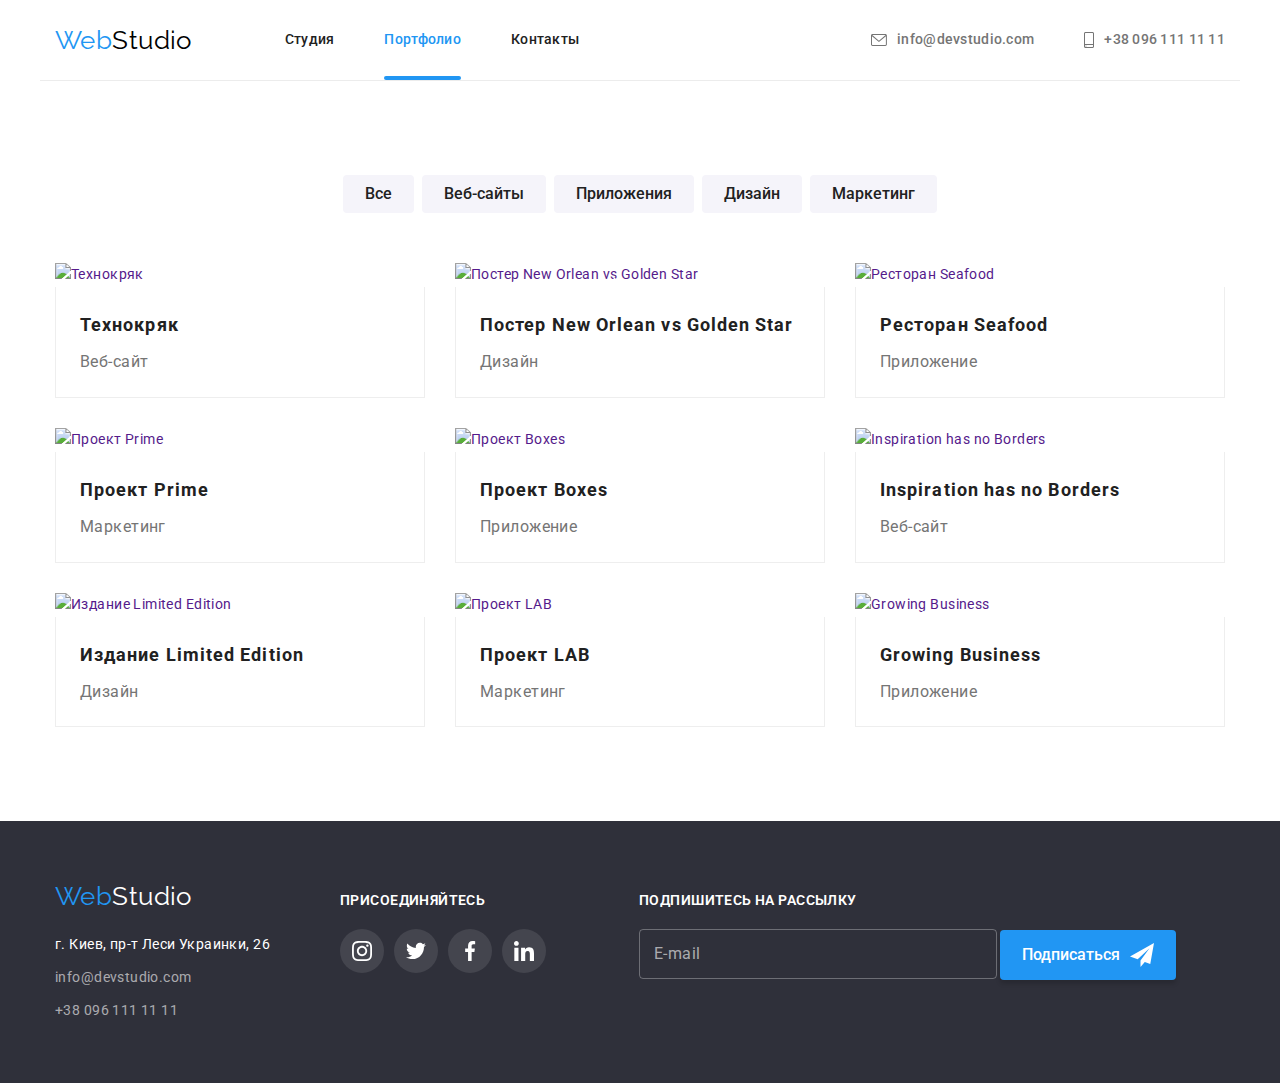
==== portfolio.html @ 6e3ca145 "bugs fixed" ====
<!DOCTYPE html>
<html lang="ru">
  <head>
    <meta charset="UTF-8" />
    <meta http-equiv="X-UA-Compatible" content="IE=edge" />
    <meta name="viewport" content="width=device-width, initial-scale=1.0" />
    <title>Портфолио</title>
    <link rel="preconnect" href="https://fonts.googleapis.com" />
    <link rel="preconnect" href="https://fonts.gstatic.com" crossorigin />
    <link
      href="https://fonts.googleapis.com/css2?family=Raleway:wght@700&family=Roboto:wght@400;500;700;900&display=swap"
      rel="stylesheet"
    />
    <link
      rel="stylesheet"
      href="https://cdnjs.cloudflare.com/ajax/libs/modern-normalize/0.6.0/modern-normalize.min.css"
    />
    <link rel="stylesheet" href="./css/styles.css" />
  </head>
  <body>
    <!--Header-->
    <header class="header">
      <div class="header container">
        <nav class="nav-main">
          <a class="logo link" href="./index.html"><span class="logo-accent">Web</span>Studio</a>

          <ul class="nav pages list">
            <li class="item"><a class="link animated" href="./index.html">Студия</a></li>
            <li class="item">
              <a class="link current animated" href="./portfolio.html">Портфолио</a>
            </li>
            <li class="item"><a class="link animated" href="">Контакты</a></li>
          </ul>
        </nav>

        <ul class="nav contacts list">
          <li class="item contacts-block">
            <a class="link animated" href="mailto:info@devstudio.com">
              <svg class="contacts-block-svg" width="16" height="12">
                <use href="./images/icons.svg#icon-envelope"></use>
              </svg>
              info@devstudio.com
            </a>
          </li>
          <li class="item contacts-block">
            <a class="link animated" href="tel:+380961111111">
              <svg class="contacts-block-svg" width="10" height="16">
                <use href="./images/icons.svg#icon-smartphone"></use>
              </svg>
              +38 096 111 11 11</a
            >
          </li>
        </ul>
      </div>
    </header>
    <main>
      <!--Портфолио-->
      <section class="section portfolio">
        <div class="container">
          <h1 class="visually-hidden">Портфолио</h1>
          <ul class="list filter">
            <li class="item"><button class="button animated" type="button">Все</button></li>
            <li class="item"><button class="button animated" type="button">Веб-сайты</button></li>
            <li class="item"><button class="button animated" type="button">Приложения</button></li>
            <li class="item"><button class="button animated" type="button">Дизайн</button></li>
            <li class="item"><button class="button animated" type="button">Маркетинг</button></li>
          </ul>
          <ul class="list cards">
            <li class="item">
              <a class="link potfolio-link animated" href=""
                ><div class="cards-img-wrap">
                  <div class="portfolio-overlay animated">
                    <p class="portfolio-description">
                      Технокряк это современная площадка распространения коронавируса. Компании
                      используют эту платформу для цифрового шпионажа и атак на защищённые сервера
                      конкурентов.
                    </p>
                  </div>
                  <img
                    class="portfolio-img"
                    src="./images/technocrack.jpg"
                    alt="Технокряк"
                    width="370"
                  />
                </div>
                <div class="cards-text">
                  <h2 class="portfolio-title">Технокряк</h2>
                  <p class="portfolio-type">Веб-сайт</p>
                </div>
              </a>
            </li>
            <li class="item">
              <a class="link potfolio-link animated" href=""
                ><div class="cards-img-wrap">
                  <div class="portfolio-overlay animated">
                    <p class="portfolio-description">
                      Технокряк это современная площадка распространения коронавируса. Компании
                      используют эту платформу для цифрового шпионажа и атак на защищённые сервера
                      конкурентов.
                    </p>
                  </div>
                  <img
                    class="portfolio-img"
                    src="./images/basketball.jpg"
                    alt="Постер New Orlean vs Golden Star"
                    width="370"
                  />
                </div>
                <div class="cards-text">
                  <h2 class="portfolio-title">Постер New Orlean vs Golden Star</h2>
                  <p class="portfolio-type">Дизайн</p>
                </div>
              </a>
            </li>
            <li class="item">
              <a class="link potfolio-link animated" href=""
                ><div class="cards-img-wrap">
                  <div class="portfolio-overlay animated">
                    <p class="portfolio-description">
                      Технокряк это современная площадка распространения коронавируса. Компании
                      используют эту платформу для цифрового шпионажа и атак на защищённые сервера
                      конкурентов.
                    </p>
                  </div>
                  <img
                    class="portfolio-img"
                    src="./images/seafood.jpg"
                    alt="Ресторан Seafood"
                    width="370"
                  />
                </div>
                <div class="cards-text">
                  <h2 class="portfolio-title">Ресторан Seafood</h2>
                  <p class="portfolio-type">Приложение</p>
                </div>
              </a>
            </li>
            <li class="item">
              <a class="link potfolio-link animated" href=""
                ><div class="cards-img-wrap">
                  <div class="portfolio-overlay animated">
                    <p class="portfolio-description">
                      Технокряк это современная площадка распространения коронавируса. Компании
                      используют эту платформу для цифрового шпионажа и атак на защищённые сервера
                      конкурентов.
                    </p>
                  </div>
                  <img
                    class="portfolio-img"
                    src="./images/prime.jpg"
                    alt="Проект Prime"
                    width="370"
                  />
                </div>
                <div class="cards-text">
                  <h2 class="portfolio-title">Проект Prime</h2>
                  <p class="portfolio-type">Маркетинг</p>
                </div>
              </a>
            </li>
            <li class="item">
              <a class="link potfolio-link animated" href=""
                ><div class="cards-img-wrap">
                  <div class="portfolio-overlay animated">
                    <p class="portfolio-description">
                      Технокряк это современная площадка распространения коронавируса. Компании
                      используют эту платформу для цифрового шпионажа и атак на защищённые сервера
                      конкурентов.
                    </p>
                  </div>
                  <img
                    class="portfolio-img"
                    src="./images/boxes.jpg"
                    alt="Проект Boxes"
                    width="370"
                  />
                </div>
                <div class="cards-text">
                  <h2 class="portfolio-title">Проект Boxes</h2>
                  <p class="portfolio-type">Приложение</p>
                </div>
              </a>
            </li>
            <li class="item">
              <a class="link potfolio-link animated" href=""
                ><div class="cards-img-wrap">
                  <div class="portfolio-overlay animated">
                    <p class="portfolio-description">
                      Технокряк это современная площадка распространения коронавируса. Компании
                      используют эту платформу для цифрового шпионажа и атак на защищённые сервера
                      конкурентов.
                    </p>
                  </div>
                  <img
                    class="portfolio-img"
                    src="./images/inspiration.jpg"
                    alt="Inspiration has no Borders"
                    width="370"
                  />
                </div>
                <div class="cards-text">
                  <h2 class="portfolio-title">Inspiration has no Borders</h2>
                  <p class="portfolio-type">Веб-сайт</p>
                </div>
              </a>
            </li>
            <li class="item">
              <a class="link potfolio-link animated" href=""
                ><div class="cards-img-wrap">
                  <div class="portfolio-overlay animated">
                    <p class="portfolio-description">
                      Технокряк это современная площадка распространения коронавируса. Компании
                      используют эту платформу для цифрового шпионажа и атак на защищённые сервера
                      конкурентов.
                    </p>
                  </div>
                  <img
                    class="portfolio-img"
                    src="./images/magazine.jpg"
                    alt="Издание Limited Edition"
                    width="370"
                  />
                </div>
                <div class="cards-text">
                  <h2 class="portfolio-title">Издание Limited Edition</h2>
                  <p class="portfolio-type">Дизайн</p>
                </div>
              </a>
            </li>
            <li class="item">
              <a class="link potfolio-link animated" href=""
                ><div class="cards-img-wrap">
                  <div class="portfolio-overlay animated">
                    <p class="portfolio-description">
                      Технокряк это современная площадка распространения коронавируса. Компании
                      используют эту платформу для цифрового шпионажа и атак на защищённые сервера
                      конкурентов.
                    </p>
                  </div>
                  <img class="portfolio-img" src="./images/lab.jpg" alt="Проект LAB" width="370" />
                </div>
                <div class="cards-text">
                  <h2 class="portfolio-title">Проект LAB</h2>
                  <p class="portfolio-type">Маркетинг</p>
                </div>
              </a>
            </li>
            <li class="item">
              <a class="link potfolio-link animated" href=""
                ><div class="cards-img-wrap">
                  <div class="portfolio-overlay animated">
                    <p class="portfolio-description">
                      Технокряк это современная площадка распространения коронавируса. Компании
                      используют эту платформу для цифрового шпионажа и атак на защищённые сервера
                      конкурентов.
                    </p>
                  </div>
                  <img
                    class="portfolio-img"
                    src="./images/growing-businnes.jpg"
                    alt="Growing Business"
                    width="370"
                  />
                </div>
                <div class="cards-text">
                  <h2 class="portfolio-title">Growing Business</h2>
                  <p class="portfolio-type">Приложение</p>
                </div>
              </a>
            </li>
          </ul>
        </div>
      </section>
    </main>
    <!--Footer-->
    <footer class="footer">
      <div class="container footer-container">
        <div class="footer-adress-wrap">
          <a class="logo link" href="./index.html"><span class="logo-accent">Web</span>Studio </a>
          <address>
            <ul class="list">
              <li class="item">
                <a
                  class="link map animated"
                  href="https://goo.gl/maps/ijGrAgnLtxh1ivYe7"
                  target="_blank"
                  >г. Киев, пр-т Леси Украинки, 26</a
                >
              </li>
              <li class="item">
                <a class="link animated" href="mailto:info@devstudio.com">info@devstudio.com</a>
              </li>
              <li class="item">
                <a class="link animated" href="tel:+380961111111">+38 096 111 11 11</a>
              </li>
            </ul>
          </address>
        </div>
        <div class="footer-social-wrap">
          <p class="footer-cta">присоединяйтесь</p>
          <ul class="list socials-list-footer">
            <li class="item socials-item-footer">
              <a class="link socials-link-footer animated" href="">
                <svg class="footer-socials-svg">
                  <use href="./images/icons.svg#icon-instagram"></use>
                </svg>
              </a>
            </li>
            <li class="item socials-item-footer">
              <a class="link socials-link-footer animated" href="">
                <svg class="footer-socials-svg">
                  <use href="./images/icons.svg#icon-twitter"></use>
                </svg>
              </a>
            </li>
            <li class="item socials-item-footer">
              <a class="link socials-link-footer animated" href="">
                <svg class="footer-socials-svg">
                  <use href="./images/icons.svg#icon-facebook"></use>
                </svg>
              </a>
            </li>
            <li class="item socials-item-footer">
              <a class="link socials-link-footer animated" href="">
                <svg class="footer-socials-svg">
                  <use href="./images/icons.svg#icon-linkedin"></use>
                </svg>
              </a>
            </li>
          </ul>
        </div>
        <div class="footer-subscribe-wrap">
          <span class="footer-cta">Подпишитесь на рассылку</span>
          <form class="subscribe-form" name="subscribe-form">
            <label>
              <input
                class="footer-subscribe-input input animated"
                type="email"
                name="email"
                placeholder=" "
              />
              <span class="subscribe-label">E-mail</span>
            </label>

            <button class="button footer-submit-button" type="submit">
              Подписаться
              <svg class="footer-icon-send">
                <use href="./images/icons.svg#icon-send"></use>
              </svg>
            </button>
          </form>
        </div>
      </div>
    </footer>
  </body>
</html>
---- css/styles.css ----
/* Variables */

:root {
  --color-white: #ffffff;
  --color-black: #000000;
  --color-accent: #2196f3;
  --color-accent-darker: #188ce8;

  --text-color-title: #212121;
  --text-color-main: #757575;
  --text-color-white-transparent: rgba(255, 255, 255, 0.6);

  --bg-color-dark: #2f303a;
  --bg-color-inactive: #f5f4fa;
  --card-border-color: #eee;
  --header-border-color: #ececec;
  --gradient-color: rgba(47, 48, 58, 0.4);
  --customer-logo: #afb1b8;
  --footer-socials-bg: rgba(255, 255, 255, 0.1);
  --occupation-title-bg: rgba(47, 48, 58, 0.8);
  --backdrop-color: rgba(0, 0, 0, 0.2);
  --cards-img-wrap-bg: rgba(33, 150, 243, 0.9);
  --modal-input-border: rgba(33, 33, 33, 0.2);
  --close-btn-border: rgba(0, 0, 0, 0.1);
}

/* Utilites */

h1,
h2,
h3,
h4,
h5,
p,
ul {
  margin: 0;
  padding: 0;
}

img {
  display: block;
  max-width: 100%;
}

.link {
  text-decoration: none;
}
.link:focus-visible {
  outline: none;
}
.list {
  list-style: none;
  fill: var(--text-color-main);
}

body {
  background-color: var(--color-white);
  color: var(--text-color-main);
  font-family: Roboto, sans-serif;
  font-size: 14px;
  letter-spacing: 0.03em;
  line-height: 1.71;
}

.container {
  width: 1200px;
  /* outline: 2px dotted red; */
  margin: 0 auto;
  padding: 0 15px;
}

.visually-hidden {
  position: fixed;
  transform: scale(0);
}

.animated {
  transition-property: transform, opacity, box-shadow, color, fill, background-color, border-color;
  transition-duration: 250ms;
  transition-timing-function: cubic-bezier(0.4, 0, 0.2, 1);
}

.input {
  outline: none;
}

.input:hover,
.input:focus,
.input:not(:placeholder-shown) {
  border: 1px solid var(--color-accent);
}

/* Buttons */

.button {
  display: inline-block;
  padding: 6px 22px;
  border-radius: 4px;
  border: none;
  color: var(--text-color-title);
  font-family: inherit;
  font-weight: 500;
  font-size: 16px;
  line-height: 1.62;
  background-color: var(--bg-color-inactive);
  cursor: pointer;
}
.button:focus-visible {
  outline: none;
}

.button:hover,
.button:focus,
.hero-section .button,
.footer-submit-button,
.modal-submit-button {
  color: var(--color-white);
  background-color: var(--color-accent);
}

.hero-section .button,
.footer-submit-button {
  height: 50px;
}

/* Header */
.header.container {
  border-bottom: 1px solid var(--header-border-color);
}

/* Logo */

.logo {
  color: var(--color-black);
  font-family: Raleway, cursive;
  font-size: 26px;
  line-height: 1.19;
}

.logo-accent {
  color: var(--color-accent);
}

/* Site nav */
.header,
.nav-main,
.nav.pages,
.nav.contacts {
  display: flex;
  align-items: center;
}

.nav.pages {
  margin-left: 93px;
}

.nav.contacts {
  margin-left: auto;
}

.nav > .item + .item {
  margin-left: 50px;
}

.nav .link {
  position: relative;
  display: block;
  padding: 32px 0;

  color: var(--text-color-title);
  font-weight: 500;
  line-height: 1.14;
  letter-spacing: 0.02em;
}

.nav.pages .link.current::after {
  content: '';
  position: absolute;
  left: 0;
  bottom: 0;
  display: block;
  width: 100%;
  height: 4px;

  background-color: var(--color-accent);
  border-radius: 4px;
}

.nav.contacts .link {
  color: var(--text-color-main);
}

.nav .link:hover,
.nav .link:focus,
.nav .link.current {
  color: var(--color-accent);
  fill: var(--color-accent);
}

.contacts-block .link {
  display: flex;
  align-items: center;
}

.contacts-block-svg {
  margin-right: 10px;
}

/* Hero */
.hero-section {
  max-width: 1600px;
  margin: 0 auto;
  padding-top: 200px;
  padding-bottom: 200px;
  background-color: var(--bg-color-dark);
  background-image: linear-gradient(var(--gradient-color), var(--gradient-color)),
    url('../images/hero.jpg');
  text-align: center;
}

.hero-title {
  margin-bottom: 30px;
  color: var(--color-white);
  font-weight: 900;
  font-size: 44px;
  line-height: 1.36;
  letter-spacing: 0.06em;
  text-transform: uppercase;
}

.hero-section .button {
  padding: 10px 32px;
  min-width: 200px;
}

/* Sections */

.section {
  padding: 94px 0;
  /* outline: 2px dotted green; */
}

.section-title {
  margin-bottom: 50px;
  color: var(--text-color-title);
  font-weight: 700;
  font-size: 36px;
  line-height: 1.16;
  text-align: center;
}

/* Features */

.section.features {
  padding-bottom: 0;
}

.features-list {
  display: flex;
  flex-wrap: wrap;
}

.feature-icon {
  /* display: block; */
  padding: 25px 100px;
  margin-bottom: 30px;

  background-color: var(--bg-color-inactive);
  border-radius: 4px;
}

.feature-icon-svg {
  width: 70px;
  height: 70px;
}

.features .item:not(:last-child) {
  margin-right: 30px;
}

.feature-title {
  margin-bottom: 10px;
  color: var(--text-color-title);
  font-size: 14px;
  text-transform: uppercase;
  line-height: 1.14;
}
.feature-description {
  width: 270px;
}

/* Occupation */

.occupation .list {
  display: flex;
}

.occupation-item {
  position: relative;
}
.occupation-item:not(:last-child) {
  margin-right: 30px;
}

.occupation-title {
  position: absolute;
  bottom: 0;
  left: 0;

  width: 370px;
  height: 70px;

  color: var(--color-white);
  font-weight: 500;
  font-size: 16px;
  line-height: 1.19;
  text-transform: uppercase;

  padding: 27px 0;
  text-align: center;

  background-color: var(--occupation-title-bg);
}

/* Our team */

.section.team {
  background-color: var(--bg-color-inactive);
}

.team-list {
  display: flex;
}

.team .team-member-item {
  text-align: center;
  background-color: var(--color-white);
  box-shadow: 0px 1px 3px rgba(0, 0, 0, 0.12), 0px 1px 1px rgba(0, 0, 0, 0.14),
    0px 2px 1px rgba(0, 0, 0, 0.2);
  border-radius: 0px 0px 4px 4px;
}

.team .team-member-item:not(:last-child) {
  margin-right: 30px;
}

.team-meber-picture {
  margin-bottom: 30px;
}

.team-member-text {
  padding: 30px;
}

.team-member-title {
  margin-bottom: 10px;
}

.team-member-title {
  color: var(--text-color-title);
  font-weight: 500;
  font-size: 16px;
  line-height: 1.19;
}
.team-member-description {
  margin-bottom: 16px;
  color: var(--text-color-main);
  font-size: 16px;
  line-height: 1.19;
}

.socials-list {
  display: flex;
  flex-wrap: wrap;
}
.socials-item:not(:last-child) {
  margin-right: 10px;
}

.socials-link {
  width: 44px;
  height: 44px;

  display: flex;
  justify-content: center;
  align-items: center;

  border-radius: 50%;
}
.socials-link:hover,
.socials-link:focus {
  background-color: var(--color-accent);
}

.team-member-socials-svg {
  width: 20px;
  height: 20px;

  fill: var(--text-color-main);
}

.socials-link:hover .team-member-socials-svg,
.socials-link:focus .team-member-socials-svg {
  fill: var(--color-white);
}

/* Customers */

.customers-list {
  display: flex;
  flex-wrap: wrap;
}

.customers-item {
  display: flex;
  justify-content: center;
  align-items: center;

  width: 170px;
  height: 92px;

  fill: var(--customer-logo);
  border: 1px solid var(--customer-logo);
  border-radius: 4px;
}

.customers-item:not(:last-child) {
  margin-right: 30px;
}

.customers-item:hover,
.customers-item:focus {
  border-color: var(--color-accent);
  cursor: pointer;
}

.customers-item:hover .customers-logo-svg,
.customers-item:focus .customers-logo-svg {
  fill: var(--color-accent);
}

.customers-logo-svg {
  width: 106px;
  height: 60px;
}

/*Footer*/
.footer {
  background-color: var(--bg-color-dark);
  padding: 60px 0;
}

.footer-container {
  display: flex;
  align-items: baseline;
}

.socials-list-footer {
  display: flex;
}

.footer-social-wrap {
  margin-left: 70px;
}

.socials-item-footer:not(:last-child) {
  margin-right: 10px;
}

.footer-subscribe-wrap {
  margin-left: 93px;
}

.subscribe-form {
  position: relative;
  margin-top: 20px;
}

.subscribe-label {
  position: absolute;
  top: 15px;
  left: 15px;

  font-size: 16px;
  line-height: 1.25;
  color: var(--text-color-white-transparent);
}

.footer-cta {
  display: block;
  font-weight: 600;
  text-transform: uppercase;
  color: var(--color-white);
  line-height: 1.14;
}

.footer-subscribe-input {
  display: inline-block;
  width: 358px;
  height: 50px;
  padding: 15px;

  background-color: transparent;

  /* filter: drop-shadow(0px 4px 4px rgba(0, 0, 0, 0.15)); */
  border: 1px solid rgba(255, 255, 255, 0.3);
  border-radius: 4px;

  color: var(--color-white);
  font-size: 16px;
}

.footer-subscribe-input:focus + .subscribe-label,
.footer-subscribe-input:not(:placeholder-shown) + .subscribe-label {
  color: transparent;
}

.footer-icon-send {
  width: 24px;
  height: 24px;

  margin-left: 10px;
}

.socials-link-footer {
  width: 44px;
  height: 44px;

  display: flex;
  justify-content: center;
  align-items: center;

  background-color: var(--footer-socials-bg);
  border-radius: 50%;
}
.socials-link-footer:hover,
.socials-link-footer:focus {
  background-color: var(--color-accent);
}

.footer-socials-svg {
  width: 20px;
  height: 20px;
  fill: var(--color-white);
}

.footer .list {
  margin-top: 20px;
}

.footer-adress-wrap .item:not(:last-child) {
  margin-bottom: 9px;
}

.footer .link {
  color: var(--text-color-white-transparent);
  font-style: normal;
}

.footer .logo {
  color: var(--color-white);
}

.footer .link.map {
  color: var(--color-white);
}

.footer .list .link:hover,
.footer .list .link:focus {
  color: var(--color-accent);
}

.footer-submit-button {
  display: inline-flex;
  align-items: center;
  box-shadow: 0px 4px 4px rgba(0, 0, 0, 0.15);
}
/* Portfolio */
/* Filter */
.portfolio .filter {
  display: flex;
  justify-content: center;
  margin-bottom: 50px;
}

.filter .item:not(:last-child) {
  margin-right: 8px;
}

.filter .button:hover,
.filter .button:focus {
  box-shadow: 0px 3px 1px rgba(0, 0, 0, 0.1), 0px 1px 2px rgba(0, 0, 0, 0.08),
    0px 2px 2px rgba(0, 0, 0, 0.12);
}

/* Cards */
.portfolio .cards {
  display: flex;
  flex-wrap: wrap;
}

.cards .item {
  width: calc((100% - 2 * 30px) / 3);
}

.cards-img-wrap {
  position: relative;
  overflow: hidden;
}

.portfolio-overlay {
  position: absolute;
  top: 100%;
  left: 0;

  display: flex;
  justify-content: center;
  align-items: center;

  width: 100%;
  height: 100%;

  background-color: var(--cards-img-wrap-bg);
}

.potfolio-link:hover .portfolio-overlay,
.potfolio-link:focus .portfolio-overlay {
  transform: translatey(-100%);
}

.portfolio-description {
  padding: 24px;
  color: var(--color-white);
  font-size: 18px;
  line-height: 1.55;
  font-weight: 400;
}

.potfolio-link:hover,
.potfolio-link:focus {
  box-shadow: 0px 1px 1px rgba(0, 0, 0, 0.12), 0px 4px 4px rgba(0, 0, 0, 0.06),
    1px 4px 6px rgba(0, 0, 0, 0.16);
}

.cards .item:not(:nth-of-type(3n)) {
  margin-right: 30px;
}
.cards .item:not(:nth-last-child(-n + 3)) {
  margin-bottom: 30px;
}

.cards-text {
  padding: 20px 24px;

  border-right: 1px solid var(--card-border-color);
  border-bottom: 1px solid var(--card-border-color);
  border-left: 1px solid var(--card-border-color);
}
.portfolio-title {
  margin-bottom: 4px;
  color: var(--text-color-title);
  font-weight: 700;
  font-size: 18px;
  line-height: 2;
  letter-spacing: 0.06em;
}

.portfolio-type {
  color: var(--text-color-main);
  font-size: 16px;
  line-height: 1.87;
}

.portfolio .link {
  display: block;
}

/* Modal */
.backdrop {
  position: fixed;
  top: 0;
  right: 0;
  bottom: 0;
  left: 0;

  background-color: var(--backdrop-color);

  opacity: 1;
}

.is-hidden {
  opacity: 0;
  pointer-events: none;
}

.modal {
  position: absolute;
  top: 50%;
  left: 50%;
  transform: translate(-50%, -50%) scale(1);

  min-width: 528px;
  min-height: 581px;

  padding: 40px;

  background-color: var(--color-white);
  box-shadow: 0px 1px 3px rgba(0, 0, 0, 0.12), 0px 1px 1px rgba(0, 0, 0, 0.14),
    0px 2px 1px rgba(0, 0, 0, 0.2);
  border-radius: 4px;
}

.modal-title {
  font-weight: 600;
  font-size: 20px;
  line-height: 1.15;
  text-align: center;
  color: var(--text-color-title);
  margin-bottom: 12px;
}

.modal-form-name {
  margin-bottom: 4px;
  letter-spacing: 0.01em;
}

.modal-form-label {
  display: block;
  position: relative;
}

.modal-input {
  display: block;
  height: 40px;
  width: 100%;
  margin-bottom: 10px;
  padding: 0 42px;

  border: 1px solid var(--modal-input-border);
  border-radius: 4px;
  outline: none;
}

.modal-input:hover,
.modal-input:focus,
.modal-input:not(:placeholder-shown) {
  cursor: pointer;
  border-color: var(--color-accent);
}

.modal-input:hover + .modal-input-svg,
.modal-input:focus + .modal-input-svg,
.modal-input:not(:placeholder-shown) + .modal-input-svg {
  fill: var(--color-accent);
}

.modal-input.modal-comment {
  padding: 12px 16px;
}

.modal-input-svg {
  position: absolute;
  left: 12px;
  bottom: 11px;
  width: 18px;
  height: 18px;

  fill: var(--text-color-title);
}

.modal-privacy {
  margin: 20px auto 30px auto;
  display: flex;
  align-items: center;
  justify-content: center;
}

.modal-checkbox {
  display: inline-block;
  width: 16px;
  height: 16px;

  margin-right: 8px;

  border: 2px solid var(--text-color-title);
  border-radius: 3px;
  background-image: url('../images/check.svg');
  background-size: contain;
  background-position: 50% 50%;
}

.input-checkbox:checked + .modal-checkbox {
  background-color: var(--color-accent);
  border-color: transparent;
}

.modal-comment {
  height: 120px;
  resize: none;
}

.modal-submit-button {
  display: block;
  height: 50px;
  min-width: 200px;

  margin-left: auto;
  margin-right: auto;

  box-shadow: 0px 4px 4px rgba(0, 0, 0, 0.15);
}
.modal-submit-button:hover,
.modal-submit-button:focus {
  background-color: var(--color-accent-darker);
}

.backdrop.is-hidden .modal {
  transform: translate(-50%, -50%) scale(0.9);
}

.close-button {
  position: absolute;
  display: flex;
  justify-content: center;
  align-items: center;
  top: 8px;
  right: 8px;

  border: 1px solid var(--close-btn-border);
  border-radius: 50%;
  width: 30px;
  height: 30px;

  cursor: pointer;
  background-color: transparent;
}
.close-button-svg {
  width: 11px;
  height: 11px;
}

.close-button:hover .close-button-svg,
.close-button:focus .close-button-svg {
  fill: var(--color-accent);
}
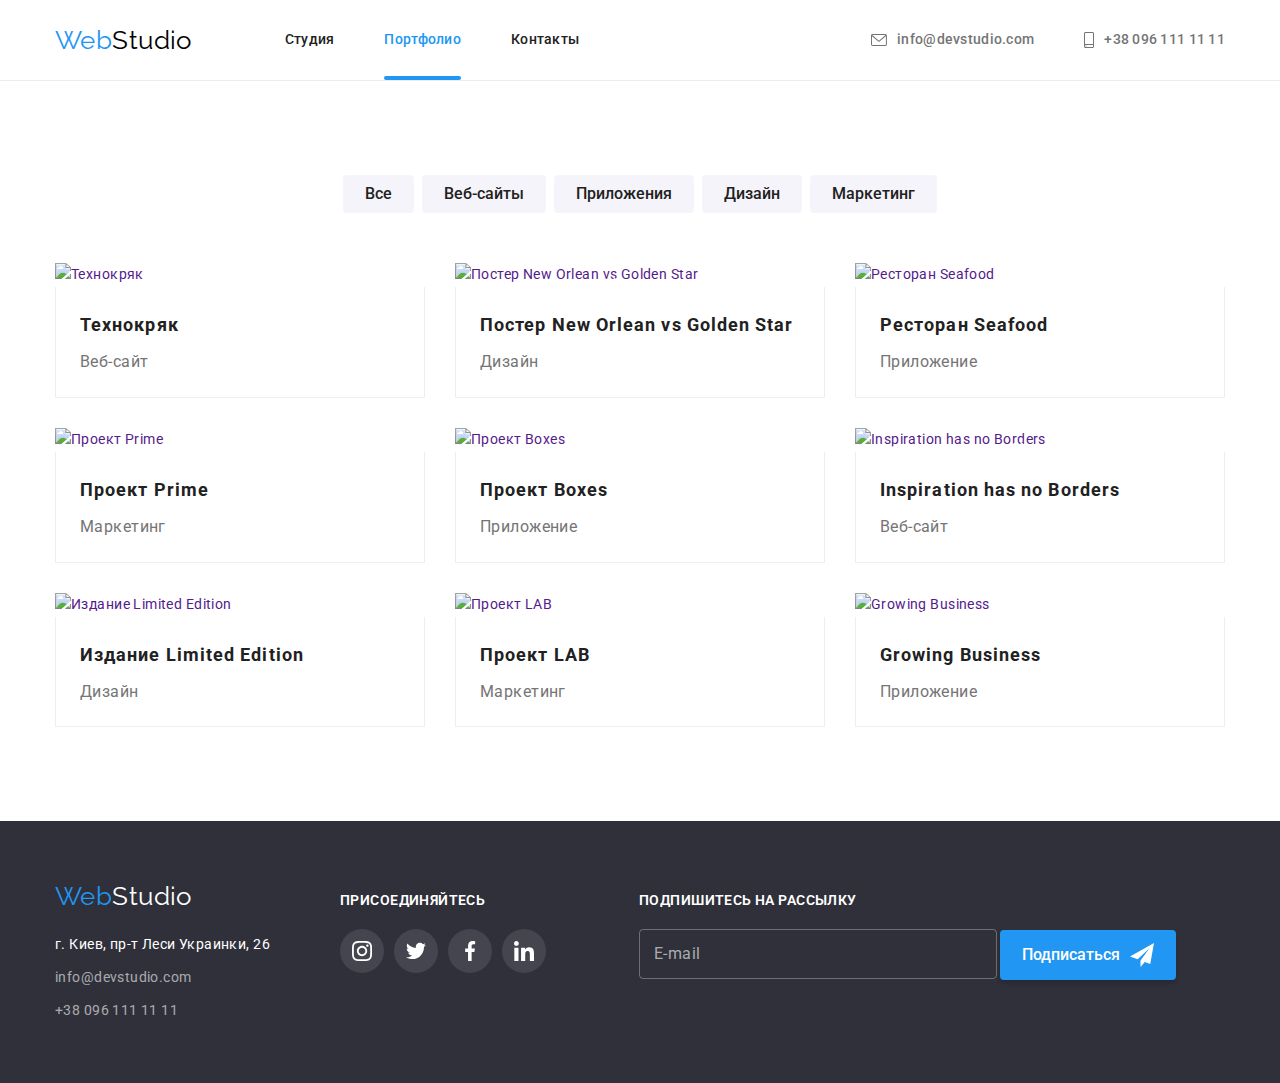
==== commit 58c10df1: "mentor check" ====
--- a/portfolio.html
+++ b/portfolio.html
@@ -19,7 +19,7 @@
   </head>
   <body>
     <!--Header-->
-    <header class="header">
+    <header class="header header-main">
       <div class="header container">
         <nav class="nav-main">
           <a class="logo link" href="./index.html"><span class="logo-accent">Web</span>Studio</a>
--- a/css/styles.css
+++ b/css/styles.css
@@ -124,7 +124,7 @@
 }
 
 /* Header */
-.header.container {
+.header-main {
   border-bottom: 1px solid var(--header-border-color);
 }
 
@@ -775,6 +775,11 @@
   justify-content: center;
 }
 
+.privacy-link {
+  color: var(--color-accent);
+  text-decoration: underline;
+}
+
 .modal-checkbox {
   display: inline-block;
   width: 16px;
